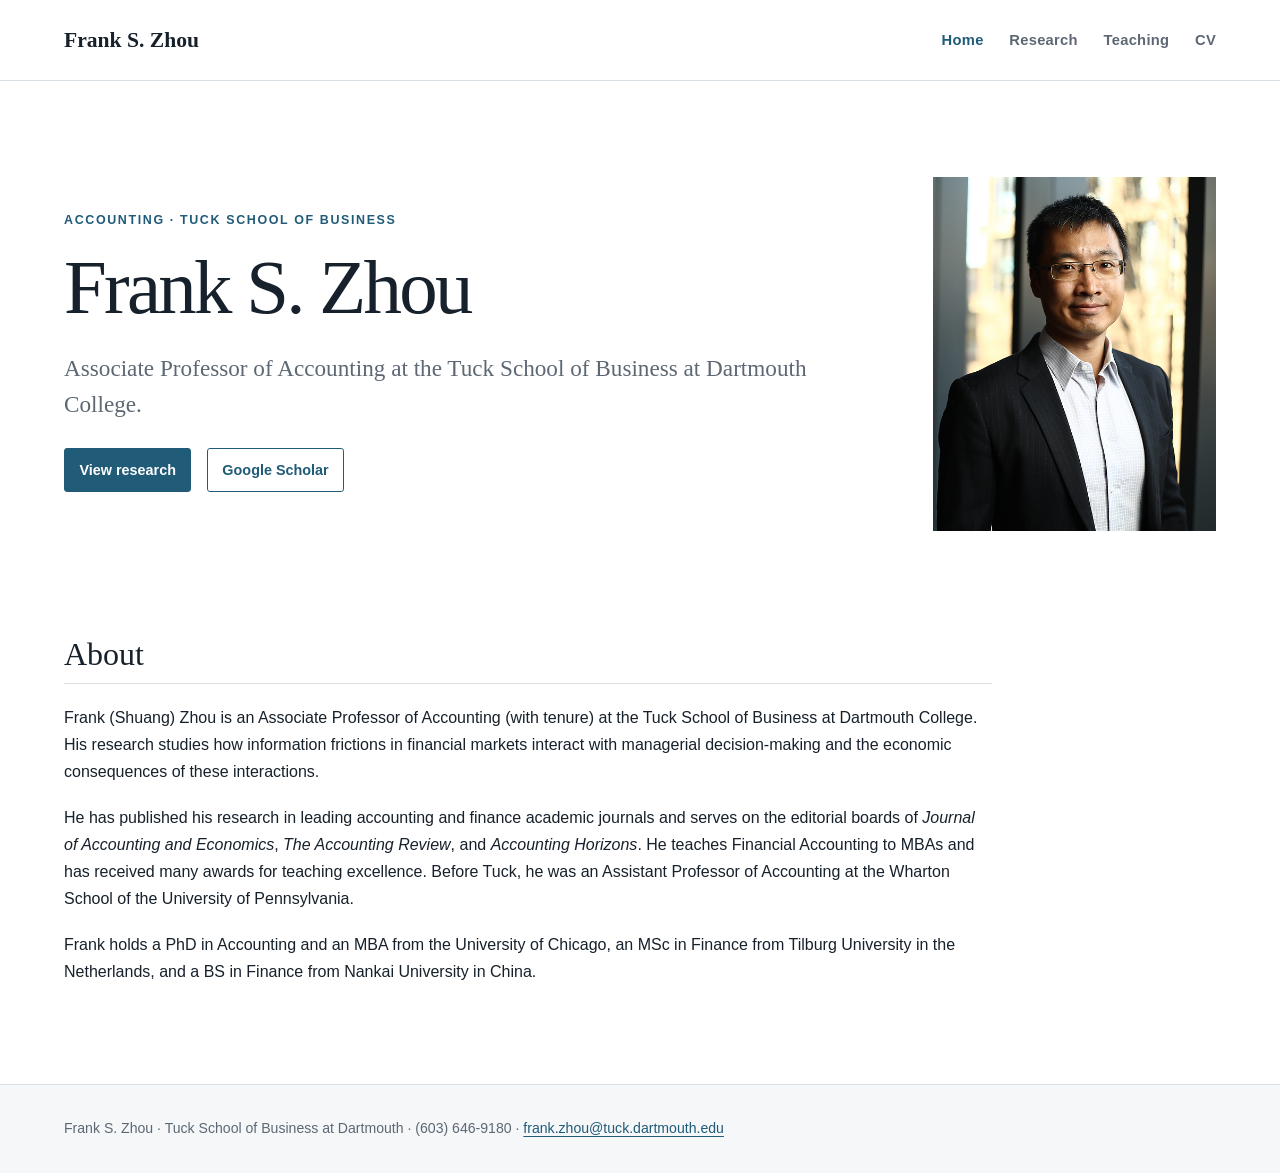
==== index.html @ fb4ea5fd "Frankszhou.net static rebuild: index/research/teaching/cv + paper figures, zero external deps" ====
<!doctype html>
<html lang="en">
<head>
  <meta charset="utf-8">
  <meta name="viewport" content="width=device-width, initial-scale=1">
  <meta name="description" content="Frank S. Zhou, Associate Professor of Accounting at the Tuck School of Business at Dartmouth.">
  <title>Frank S. Zhou | Accounting Professor</title>
  <link rel="stylesheet" href="styles.css">
</head>
<body>
  <a class="skip-link" href="#main">Skip to content</a>
  <header class="site-header">
    <div class="nav-wrap">
      <a class="site-name" href="index.html">Frank S. Zhou</a>
      <nav aria-label="Primary navigation">
        <ul>
          <li><a href="index.html" aria-current="page">Home</a></li>
          <li><a href="research.html">Research</a></li>
          <li><a href="teaching.html">Teaching</a></li>
          <li><a href="cv.html">CV</a></li>
        </ul>
      </nav>
    </div>
  </header>

  <main id="main">
    <section class="hero">
      <div>
        <p class="eyebrow">Accounting · Tuck School of Business</p>
        <h1>Frank S. Zhou</h1>
        <p class="lede">Associate Professor of Accounting at the Tuck School of Business at Dartmouth College.</p>
        <a class="button primary" href="research.html">View research</a>
        <a class="button" href="https://scholar.google.com/citations?user=8gZUXX4AAAAJ&amp;hl=en">Google Scholar</a>
      </div>
      <div class="portrait-placeholder"><img src="images/frank.jpg" alt="Photo of Frank S. Zhou" width="400" height="500"></div>
    </section>

    <section class="section-intro" aria-labelledby="about-heading">
      <h2 id="about-heading">About</h2>
      <p>Frank (Shuang) Zhou is an Associate Professor of Accounting (with tenure) at the Tuck School of Business at Dartmouth College. His research studies how information frictions in financial markets interact with managerial decision-making and the economic consequences of these interactions.</p>
      <p>He has published his research in leading accounting and finance academic journals and serves on the editorial boards of <em>Journal of Accounting and Economics</em>, <em>The Accounting Review</em>, and <em>Accounting Horizons</em>. He teaches Financial Accounting to MBAs and has received many awards for teaching excellence. Before Tuck, he was an Assistant Professor of Accounting at the Wharton School of the University of Pennsylvania.</p>
      <p>Frank holds a PhD in Accounting and an MBA from the University of Chicago, an MSc in Finance from Tilburg University in the Netherlands, and a BS in Finance from Nankai University in China.</p>
    </section>
  </main>

  <footer class="site-footer">
    <div class="footer-wrap">
      <p>Frank S. Zhou · Tuck School of Business at Dartmouth · (603) 646-9180 · <a href="mailto:frank.zhou@tuck.dartmouth.edu">frank.zhou@tuck.dartmouth.edu</a></p>
    </div>
  </footer>
</body>
</html>
---- styles.css ----
:root {
  --ink: #17212b;
  --muted: #5d6874;
  --accent: #205b78;
  --accent-dark: #153f55;
  --line: #d9e0e5;
  --paper: #ffffff;
  --wash: #f5f7f8;
  --content: 72rem;
}

* { box-sizing: border-box; }

html { scroll-behavior: smooth; }

body {
  margin: 0;
  color: var(--ink);
  background: var(--paper);
  font-family: -apple-system, BlinkMacSystemFont, "Segoe UI", Roboto, Helvetica, Arial, sans-serif;
  font-size: 1rem;
  line-height: 1.7;
}

a {
  color: var(--accent);
  text-decoration-thickness: .08em;
  text-underline-offset: .18em;
}

a:hover, a:focus { color: var(--accent-dark); }

.skip-link {
  position: absolute;
  top: -5rem;
  left: 1rem;
  z-index: 10;
  padding: .65rem 1rem;
  color: white;
  background: var(--ink);
}

.skip-link:focus { top: 1rem; }

.site-header {
  border-bottom: 1px solid var(--line);
  background: rgba(255, 255, 255, .97);
}

.nav-wrap {
  width: min(calc(100% - 2.5rem), var(--content));
  min-height: 5rem;
  margin: 0 auto;
  display: flex;
  align-items: center;
  justify-content: space-between;
  gap: 2rem;
}

.site-name {
  color: var(--ink);
  font-family: Georgia, "Times New Roman", serif;
  font-size: 1.35rem;
  font-weight: 700;
  text-decoration: none;
  white-space: nowrap;
}

nav ul {
  display: flex;
  gap: 1.6rem;
  margin: 0;
  padding: 0;
  list-style: none;
}

nav a {
  color: var(--muted);
  font-size: .92rem;
  font-weight: 600;
  letter-spacing: .02em;
  text-decoration: none;
}

nav a[aria-current="page"], nav a:hover { color: var(--accent); }

main {
  width: min(calc(100% - 2.5rem), var(--content));
  min-height: calc(100vh - 13rem);
  margin: 0 auto;
  padding: 4rem 0 5rem;
}

h1, h2, h3 {
  color: var(--ink);
  font-family: Georgia, "Times New Roman", serif;
  line-height: 1.22;
}

h1 {
  margin: 0 0 1rem;
  font-size: clamp(2.35rem, 6vw, 4.8rem);
  font-weight: 500;
  letter-spacing: -.035em;
}

h2 {
  margin: 3.5rem 0 1.25rem;
  padding-bottom: .55rem;
  border-bottom: 1px solid var(--line);
  font-size: clamp(1.45rem, 3vw, 2rem);
  font-weight: 500;
}

h3 { margin: 0; font-size: 1.15rem; }

p { margin: 0 0 1.15rem; }

.eyebrow {
  margin: 0 0 .65rem;
  color: var(--accent);
  font-size: .78rem;
  font-weight: 700;
  letter-spacing: .13em;
  text-transform: uppercase;
}

.lede {
  max-width: 50rem;
  color: var(--muted);
  font-family: Georgia, "Times New Roman", serif;
  font-size: clamp(1.15rem, 2.3vw, 1.45rem);
  line-height: 1.55;
}

.hero {
  display: grid;
  grid-template-columns: minmax(0, 2.2fr) minmax(12rem, .8fr);
  align-items: center;
  gap: clamp(2.5rem, 7vw, 7rem);
  padding: 2rem 0 3rem;
}

.portrait-placeholder {
  aspect-ratio: 4 / 5;
  display: grid;
  place-items: center;
  color: white;
  background: linear-gradient(145deg, #2b6a85, #183c50);
  font-family: Georgia, "Times New Roman", serif;
  font-size: clamp(2.6rem, 7vw, 5rem);
  letter-spacing: .05em;
  overflow: hidden;
}

.portrait-placeholder img {
  width: 100%;
  height: 100%;
  object-fit: cover;
  object-position: 70% center;
}

.button {
  display: inline-block;
  margin: .4rem .7rem .4rem 0;
  padding: .55rem .9rem;
  border: 1px solid var(--accent);
  border-radius: .18rem;
  font-size: .9rem;
  font-weight: 650;
  text-decoration: none;
}

.button.primary { color: white; background: var(--accent); }
.button.primary:hover { background: var(--accent-dark); }

.section-intro { max-width: 58rem; }

.entries { max-width: 62rem; }

.entry {
  padding: 1.45rem 0;
  border-bottom: 1px solid var(--line);
}

.entry:first-child { padding-top: .25rem; }
.entry:last-child { border-bottom: 0; }

.entry-title a { text-decoration: none; }

.paper-figure { margin: .35rem 0 .75rem; }
.paper-figure img {
  max-width: 100%;
  height: auto;
  max-height: 19rem;
  width: auto;
  object-fit: contain;
  border: 1px solid var(--line);
  border-radius: 6px;
  background: #fff;
}
@media (min-width: 640px) {
  .paper-figure img { max-width: 42rem; }
}

.meta {
  margin: .35rem 0 0;
  color: var(--muted);
  font-size: .94rem;
}

.venue { color: var(--ink); font-style: italic; }

details { margin-top: .75rem; }
summary {
  width: fit-content;
  color: var(--accent);
  cursor: pointer;
  font-size: .88rem;
  font-weight: 650;
}

.abstract {
  max-width: 57rem;
  margin: .7rem 0 0;
  color: var(--muted);
  font-size: .94rem;
}

.timeline, .course-list { max-width: 58rem; }

.timeline-item, .course {
  display: grid;
  grid-template-columns: 9rem minmax(0, 1fr);
  gap: 1.5rem;
  padding: 1.35rem 0;
  border-bottom: 1px solid var(--line);
}

.date { color: var(--muted); font-size: .9rem; }
.course p { margin: .55rem 0 0; color: var(--muted); }

.awards {
  max-width: 58rem;
  padding-left: 1.2rem;
}

.site-footer {
  border-top: 1px solid var(--line);
  background: var(--wash);
}

.footer-wrap {
  width: min(calc(100% - 2.5rem), var(--content));
  margin: 0 auto;
  padding: 2rem 0;
  color: var(--muted);
  font-size: .88rem;
}

.footer-wrap p { margin: 0; }

@media (max-width: 700px) {
  .nav-wrap {
    align-items: flex-start;
    flex-direction: column;
    gap: .7rem;
    padding: 1.15rem 0;
  }
  nav { width: 100%; overflow-x: auto; }
  nav ul { gap: 1.25rem; padding-bottom: .15rem; }
  main { padding-top: 2.5rem; }
  .hero { grid-template-columns: 1fr; }
  .portrait-placeholder { width: min(65vw, 16rem); order: -1; }
  .timeline-item, .course { grid-template-columns: 1fr; gap: .25rem; }
  .button {
    display: block;
    width: 100%;
    margin: .5rem 0;
    text-align: center;
  }
}
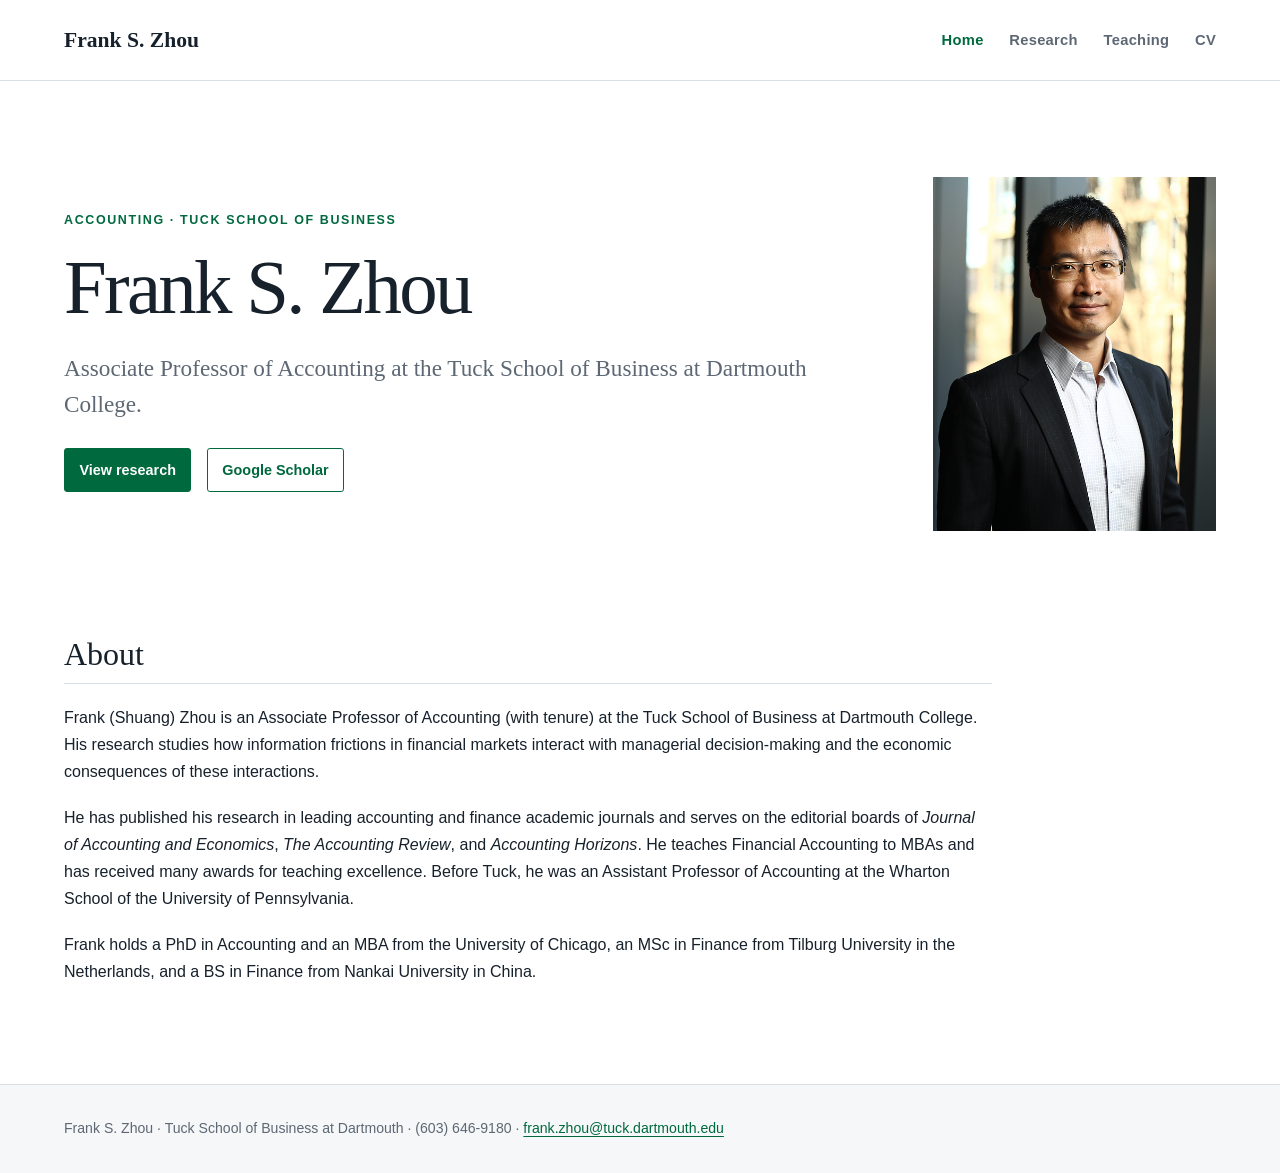
==== commit 1ba81daa: "cache-bust: versioned stylesheet link" ====
--- a/index.html
+++ b/index.html
@@ -5,7 +5,7 @@
   <meta name="viewport" content="width=device-width, initial-scale=1">
   <meta name="description" content="Frank S. Zhou, Associate Professor of Accounting at the Tuck School of Business at Dartmouth.">
   <title>Frank S. Zhou | Accounting Professor</title>
-  <link rel="stylesheet" href="styles.css">
+  <link rel="stylesheet" href="styles.css?v=20260827">
 </head>
 <body>
   <a class="skip-link" href="#main">Skip to content</a>
--- a/styles.css
+++ b/styles.css
@@ -1,8 +1,8 @@
 :root {
   --ink: #17212b;
   --muted: #5d6874;
-  --accent: #205b78;
-  --accent-dark: #153f55;
+  --accent: #00693e;
+  --accent-dark: #004c2c;
   --line: #d9e0e5;
   --paper: #ffffff;
   --wash: #f5f7f8;
@@ -112,6 +112,17 @@
   font-weight: 500;
 }
 
+.section-head {
+  display: block;
+  width: fit-content;
+  margin-bottom: 1.4rem;
+  padding: .7rem 1.35rem .65rem;
+  border-bottom: 0;
+  color: #fff;
+  background: var(--accent);
+  border-radius: .35rem;
+}
+
 h3 { margin: 0; font-size: 1.15rem; }
 
 p { margin: 0 0 1.15rem; }
@@ -146,7 +157,7 @@
   display: grid;
   place-items: center;
   color: white;
-  background: linear-gradient(145deg, #2b6a85, #183c50);
+  background: linear-gradient(145deg, #0b7a4a, #004c2c);
   font-family: Georgia, "Times New Roman", serif;
   font-size: clamp(2.6rem, 7vw, 5rem);
   letter-spacing: .05em;
@@ -186,7 +197,8 @@
 .entry:first-child { padding-top: .25rem; }
 .entry:last-child { border-bottom: 0; }
 
-.entry-title a { text-decoration: none; }
+.entry-title { color: var(--accent); }
+.entry-title a { color: inherit; text-decoration: none; }
 
 .paper-figure { margin: .35rem 0 .75rem; }
 .paper-figure img {
@@ -201,6 +213,14 @@
 }
 @media (min-width: 640px) {
   .paper-figure img { max-width: 42rem; }
+}
+
+.paper-caption {
+  max-width: 42rem;
+  margin: .45rem 0 0;
+  color: var(--muted);
+  font-size: .85rem;
+  line-height: 1.5;
 }
 
 .meta {
